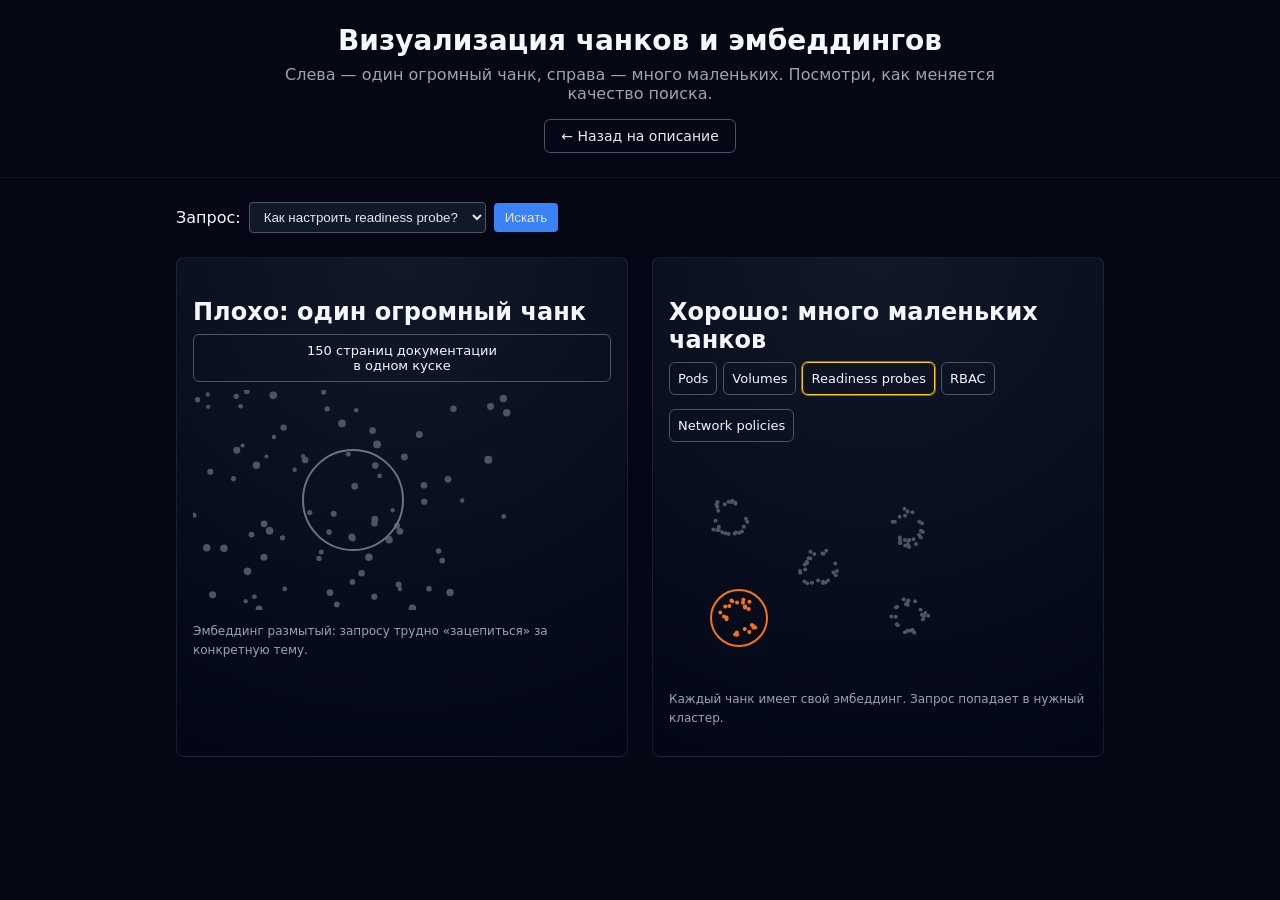
==== public/visualization.html @ a9a21dce "1" ====
<!DOCTYPE html>
<html lang="ru">
<head>
  <meta charset="UTF-8" />
  <title>Визуализация чанков и эмбеддингов</title>
  <link rel="stylesheet" href="../css/styles.css" />
</head>
<body>
  <header class="page-header">
    <h1>Визуализация чанков и эмбеддингов</h1>
    <p class="subtitle">
      Слева — один огромный чанк, справа — много маленьких. Посмотри, как меняется качество поиска.
    </p>
    <a class="btn-secondary" href="../index.html">← Назад на описание</a>
  </header>

  <main class="content">
    <section class="controls">
      <label for="query-select">Запрос:</label>
      <select id="query-select">
        <option value="readiness">Как настроить readiness probe?</option>
        <option value="rbac">Как настроить RBAC?</option>
        <option value="network">Как настроить network policy?</option>
      </select>
      <button id="run-search">Искать</button>
    </section>

    <section class="viz-wrapper">
      <div class="viz-column">
        <h2>Плохо: один огромный чанк</h2>
        <div id="bad-chunk" class="chunk-box">
          150 страниц документации<br/>в одном куске
        </div>
        <canvas id="bad-canvas" width="320" height="220"></canvas>
        <p class="viz-note">
          Эмбеддинг размытый: запросу трудно «зацепиться» за конкретную тему.
        </p>
      </div>

      <div class="viz-column">
        <h2>Хорошо: много маленьких чанков</h2>
        <div class="good-chunks">
          <div class="chunk-box" data-topic="pods">Pods</div>
          <div class="chunk-box" data-topic="volumes">Volumes</div>
          <div class="chunk-box" data-topic="readiness">Readiness probes</div>
          <div class="chunk-box" data-topic="rbac">RBAC</div>
          <div class="chunk-box" data-topic="network">Network policies</div>
        </div>
        <canvas id="good-canvas" width="320" height="220"></canvas>
        <p class="viz-note">
          Каждый чанк имеет свой эмбеддинг. Запрос попадает в нужный кластер.
        </p>
      </div>
    </section>
  </main>

  <script src="../js/main.js"></script>
</body>
</html>
---- css/styles.css ----
* {
  box-sizing: border-box;
}

body {
  margin: 0;
  font-family: system-ui, -apple-system, BlinkMacSystemFont, "Segoe UI", sans-serif;
  background: #050814;
  color: #f5f7ff;
}

.page-header {
  padding: 24px 16px;
  text-align: center;
  border-bottom: 1px solid rgba(255, 255, 255, 0.06);
}

.page-header h1 {
  margin: 0 0 8px;
  font-size: 28px;
}

.subtitle {
  margin: 0 0 16px;
  color: #9ca3af;
  max-width: 720px;
  margin-left: auto;
  margin-right: auto;
}

.btn-primary,
.btn-secondary {
  display: inline-block;
  padding: 8px 16px;
  border-radius: 6px;
  text-decoration: none;
  font-size: 14px;
}

.btn-primary {
  background: #3b82f6;
  color: white;
}

.btn-secondary {
  border: 1px solid #4b5563;
  color: #e5e7eb;
}

.content {
  max-width: 960px;
  margin: 24px auto 40px;
  padding: 0 16px;
}

.content h2 {
  margin-top: 24px;
  margin-bottom: 8px;
}

.content p {
  line-height: 1.6;
  margin-bottom: 12px;
}

.content ul {
  padding-left: 20px;
}

.controls {
  display: flex;
  flex-wrap: wrap;
  gap: 8px;
  align-items: center;
  margin-bottom: 24px;
}

.controls select,
.controls button {
  padding: 6px 10px;
  border-radius: 4px;
  border: 1px solid #4b5563;
  background: #111827;
  color: #e5e7eb;
}

.controls button {
  cursor: pointer;
  background: #3b82f6;
  border-color: transparent;
}

.viz-wrapper {
  display: flex;
  flex-wrap: wrap;
  gap: 24px;
}

.viz-column {
  flex: 1 1 280px;
  border: 1px solid rgba(255, 255, 255, 0.08);
  border-radius: 8px;
  padding: 16px;
  background: radial-gradient(circle at top, #111827, #020617);
}

.chunk-box {
  border-radius: 6px;
  border: 1px solid #4b5563;
  padding: 8px;
  font-size: 13px;
  text-align: center;
  margin-bottom: 8px;
}

.chunk-box[data-topic="readiness"],
.chunk-box[data-topic="rbac"],
.chunk-box[data-topic="network"] {
  cursor: pointer;
}

.chunk-box.highlighted {
  border-color: #facc15;
  box-shadow: 0 0 0 1px rgba(250, 204, 21, 0.5);
}

.good-chunks {
  display: flex;
  flex-wrap: wrap;
  gap: 6px;
  margin-bottom: 8px;
}

.viz-note {
  margin-top: 8px;
  font-size: 12px;
  color: #9ca3af;
}
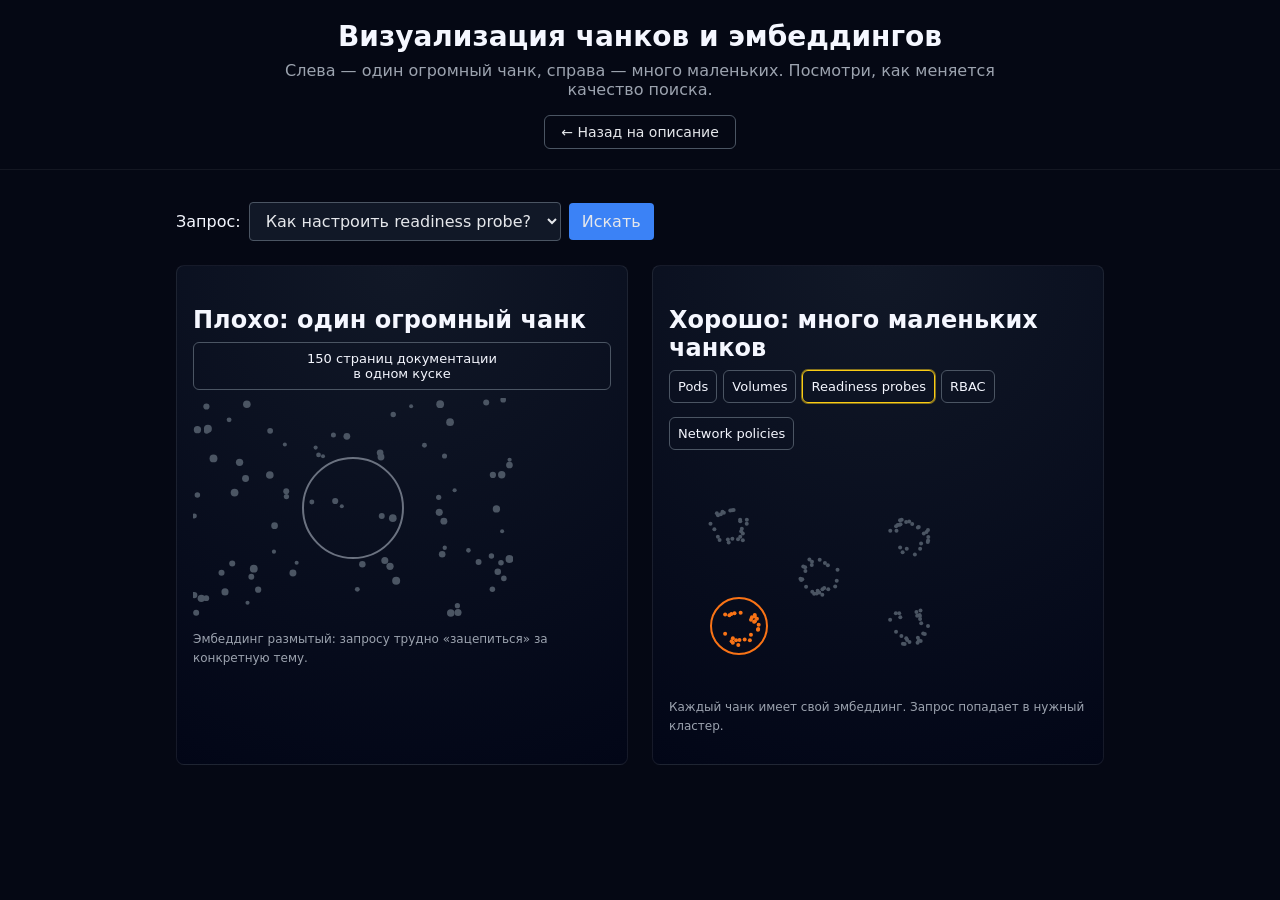
==== commit 1857f3cc: "a" ====
--- a/public/visualization.html
+++ b/public/visualization.html
@@ -4,6 +4,7 @@
   <meta charset="UTF-8" />
   <title>Визуализация чанков и эмбеддингов</title>
   <link rel="stylesheet" href="../css/styles.css" />
+  <meta name="viewport" content="width=device-width, initial-scale=1">
 </head>
 <body>
   <header class="page-header">
--- a/css/styles.css
+++ b/css/styles.css
@@ -1,3 +1,5 @@
+/* Базовые настройки */
+
 * {
   box-sizing: border-box;
 }
@@ -9,15 +11,17 @@
   color: #f5f7ff;
 }
 
+/* Шапка страницы */
+
 .page-header {
-  padding: 24px 16px;
+  padding: 20px 16px;
   text-align: center;
   border-bottom: 1px solid rgba(255, 255, 255, 0.06);
 }
 
 .page-header h1 {
   margin: 0 0 8px;
-  font-size: 28px;
+  font-size: 24px; /* базовый размер под мобилу */
 }
 
 .subtitle {
@@ -27,6 +31,8 @@
   margin-left: auto;
   margin-right: auto;
 }
+
+/* Кнопки */
 
 .btn-primary,
 .btn-secondary {
@@ -39,13 +45,15 @@
 
 .btn-primary {
   background: #3b82f6;
-  color: white;
+  color: #ffffff;
 }
 
 .btn-secondary {
   border: 1px solid #4b5563;
   color: #e5e7eb;
 }
+
+/* Основной контент */
 
 .content {
   max-width: 960px;
@@ -67,21 +75,25 @@
   padding-left: 20px;
 }
 
+/* Панель управления / контролы */
+
+/* mobile-first: на телефоне всё в колонку */
 .controls {
   display: flex;
-  flex-wrap: wrap;
+  flex-direction: column;
+  align-items: stretch;
   gap: 8px;
-  align-items: center;
   margin-bottom: 24px;
 }
 
 .controls select,
 .controls button {
-  padding: 6px 10px;
+  padding: 8px 12px;
   border-radius: 4px;
   border: 1px solid #4b5563;
   background: #111827;
   color: #e5e7eb;
+  font: inherit;
 }
 
 .controls button {
@@ -90,19 +102,24 @@
   border-color: transparent;
 }
 
+/* Область визуализации */
+
 .viz-wrapper {
   display: flex;
   flex-wrap: wrap;
-  gap: 24px;
+  gap: 16px; /* чуть меньше gap для мобилы */
 }
 
+/* На мобиле каждая колонка — на всю ширину */
 .viz-column {
-  flex: 1 1 280px;
+  flex: 1 1 100%;
   border: 1px solid rgba(255, 255, 255, 0.08);
   border-radius: 8px;
   padding: 16px;
   background: radial-gradient(circle at top, #111827, #020617);
 }
+
+/* Карточки чанков */
 
 .chunk-box {
   border-radius: 6px;
@@ -111,6 +128,7 @@
   font-size: 13px;
   text-align: center;
   margin-bottom: 8px;
+  word-break: break-word; /* чтобы длинные строки не ломали layout */
 }
 
 .chunk-box[data-topic="readiness"],
@@ -124,6 +142,8 @@
   box-shadow: 0 0 0 1px rgba(250, 204, 21, 0.5);
 }
 
+/* «Хорошие» чанки */
+
 .good-chunks {
   display: flex;
   flex-wrap: wrap;
@@ -131,8 +151,44 @@
   margin-bottom: 8px;
 }
 
+/* Примечания */
+
 .viz-note {
   margin-top: 8px;
   font-size: 12px;
   color: #9ca3af;
 }
+
+/* ====== МЕДИАЗАПРОСЫ (tablet / desktop) ====== */
+
+/* от 640px: контролы можно выстроить в строку */
+@media (min-width: 640px) {
+  .controls {
+    flex-direction: row;
+    flex-wrap: wrap;
+    align-items: center;
+  }
+}
+
+/* от 768px: увеличиваем шрифт заголовка и делаем несколько колонок */
+@media (min-width: 768px) {
+  .page-header h1 {
+    font-size: 28px;
+  }
+
+  .viz-wrapper {
+    gap: 24px;
+  }
+
+  .viz-column {
+    flex: 1 1 280px; /* несколько колонок на широкой области */
+  }
+}
+
+/* от 1200px: немного больше «воздуха» */
+@media (min-width: 1200px) {
+  .content {
+    margin-top: 32px;
+    margin-bottom: 48px;
+  }
+}
